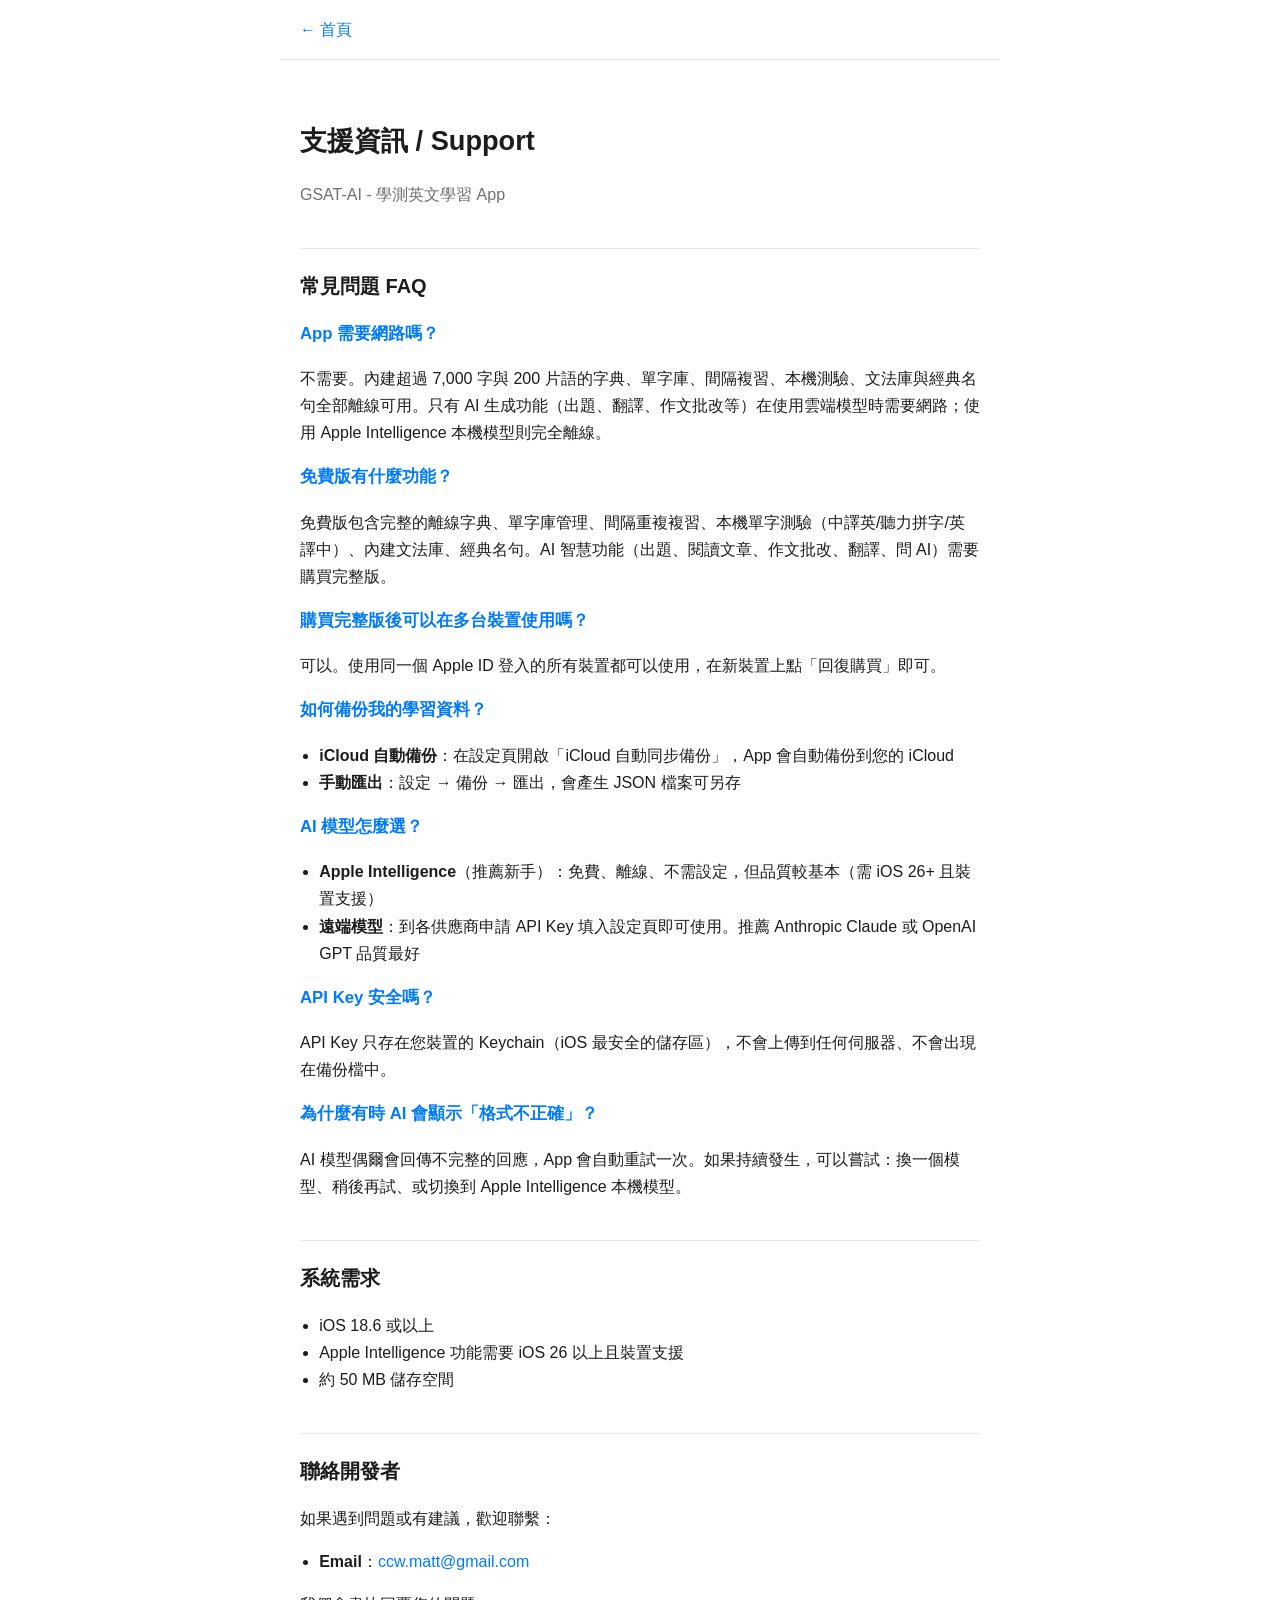
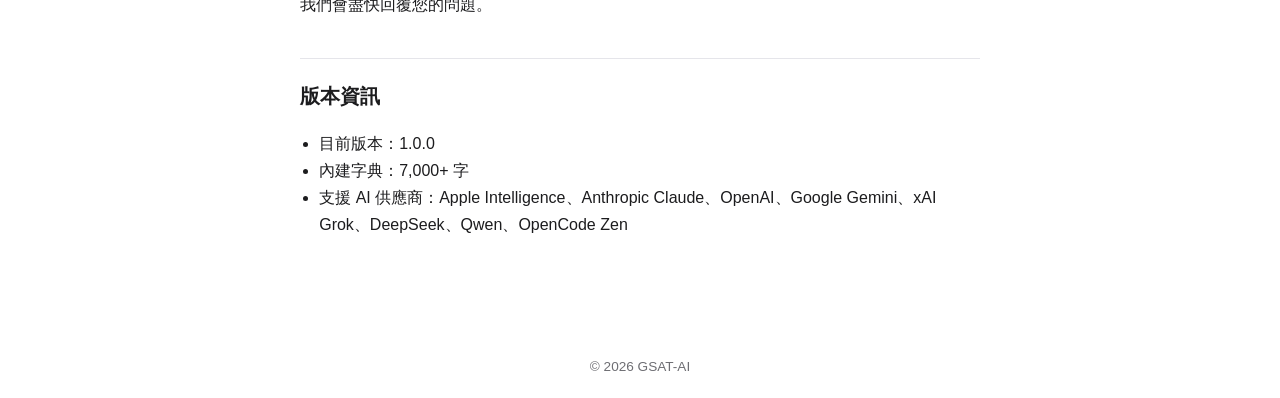
==== support.html @ bbb7ee24 "Add support & privacy policy pages Co-Authored-By: Claude Sonnet 5 <noreply@anthropic.com>" ====
<!DOCTYPE html>
<html lang="zh-Hant">
<head>
<meta charset="UTF-8">
<meta name="viewport" content="width=device-width, initial-scale=1">
<title>支援資訊 / Support — GSAT-AI</title>
<link rel="stylesheet" href="style.css">
</head>
<body>
<nav class="nav"><a href="index.html">← 首頁</a></nav>
<main>
  <h1>支援資訊 / Support</h1>
  <p class="subtitle">GSAT-AI - 學測英文學習 App</p>

  <h2>常見問題 FAQ</h2>

  <h3>App 需要網路嗎？</h3>
  <p>不需要。內建超過 7,000 字與 200 片語的字典、單字庫、間隔複習、本機測驗、文法庫與經典名句全部離線可用。只有 AI 生成功能（出題、翻譯、作文批改等）在使用雲端模型時需要網路；使用 Apple Intelligence 本機模型則完全離線。</p>

  <h3>免費版有什麼功能？</h3>
  <p>免費版包含完整的離線字典、單字庫管理、間隔重複複習、本機單字測驗（中譯英/聽力拼字/英譯中）、內建文法庫、經典名句。AI 智慧功能（出題、閱讀文章、作文批改、翻譯、問 AI）需要購買完整版。</p>

  <h3>購買完整版後可以在多台裝置使用嗎？</h3>
  <p>可以。使用同一個 Apple ID 登入的所有裝置都可以使用，在新裝置上點「回復購買」即可。</p>

  <h3>如何備份我的學習資料？</h3>
  <ul>
    <li><strong>iCloud 自動備份</strong>：在設定頁開啟「iCloud 自動同步備份」，App 會自動備份到您的 iCloud</li>
    <li><strong>手動匯出</strong>：設定 → 備份 → 匯出，會產生 JSON 檔案可另存</li>
  </ul>

  <h3>AI 模型怎麼選？</h3>
  <ul>
    <li><strong>Apple Intelligence</strong>（推薦新手）：免費、離線、不需設定，但品質較基本（需 iOS 26+ 且裝置支援）</li>
    <li><strong>遠端模型</strong>：到各供應商申請 API Key 填入設定頁即可使用。推薦 Anthropic Claude 或 OpenAI GPT 品質最好</li>
  </ul>

  <h3>API Key 安全嗎？</h3>
  <p>API Key 只存在您裝置的 Keychain（iOS 最安全的儲存區），不會上傳到任何伺服器、不會出現在備份檔中。</p>

  <h3>為什麼有時 AI 會顯示「格式不正確」？</h3>
  <p>AI 模型偶爾會回傳不完整的回應，App 會自動重試一次。如果持續發生，可以嘗試：換一個模型、稍後再試、或切換到 Apple Intelligence 本機模型。</p>

  <h2>系統需求</h2>
  <ul>
    <li>iOS 18.6 或以上</li>
    <li>Apple Intelligence 功能需要 iOS 26 以上且裝置支援</li>
    <li>約 50 MB 儲存空間</li>
  </ul>

  <h2>聯絡開發者</h2>
  <p>如果遇到問題或有建議，歡迎聯繫：</p>
  <ul>
    <li><strong>Email</strong>：<a href="mailto:ccw.matt@gmail.com">ccw.matt@gmail.com</a></li>
  </ul>
  <p>我們會盡快回覆您的問題。</p>

  <h2>版本資訊</h2>
  <ul>
    <li>目前版本：1.0.0</li>
    <li>內建字典：7,000+ 字</li>
    <li>支援 AI 供應商：Apple Intelligence、Anthropic Claude、OpenAI、Google Gemini、xAI Grok、DeepSeek、Qwen、OpenCode Zen</li>
  </ul>
</main>
<footer>© 2026 GSAT-AI</footer>
</body>
</html>
---- style.css ----
:root {
  color-scheme: light dark;
  --bg: #ffffff;
  --fg: #1c1c1e;
  --muted: #6e6e73;
  --accent: #007aff;
  --border: #e5e5ea;
  --card: #f7f7f8;
}
@media (prefers-color-scheme: dark) {
  :root {
    --bg: #1c1c1e;
    --fg: #f2f2f7;
    --muted: #98989d;
    --accent: #0a84ff;
    --border: #3a3a3c;
    --card: #2c2c2e;
  }
}
* { box-sizing: border-box; }
body {
  margin: 0;
  padding: 0;
  background: var(--bg);
  color: var(--fg);
  font-family: -apple-system, BlinkMacSystemFont, "Helvetica Neue", "PingFang TC", "Microsoft JhengHei", sans-serif;
  line-height: 1.7;
}
main {
  max-width: 720px;
  margin: 0 auto;
  padding: 40px 20px 80px;
}
h1 { font-size: 1.7em; margin-bottom: 0.2em; }
h2 { font-size: 1.25em; margin-top: 2em; border-top: 1px solid var(--border); padding-top: 1em; }
h3 { font-size: 1.05em; color: var(--accent); }
.subtitle { color: var(--muted); margin-bottom: 2em; }
.meta { color: var(--muted); font-size: 0.9em; }
a { color: var(--accent); text-decoration: none; }
a:hover { text-decoration: underline; }
.card {
  background: var(--card);
  border-radius: 12px;
  padding: 16px 20px;
  margin: 1em 0;
}
.nav {
  display: flex;
  gap: 16px;
  padding: 16px 20px;
  border-bottom: 1px solid var(--border);
  max-width: 720px;
  margin: 0 auto;
}
footer {
  text-align: center;
  color: var(--muted);
  font-size: 0.85em;
  padding: 20px;
}
ul { padding-left: 1.2em; }
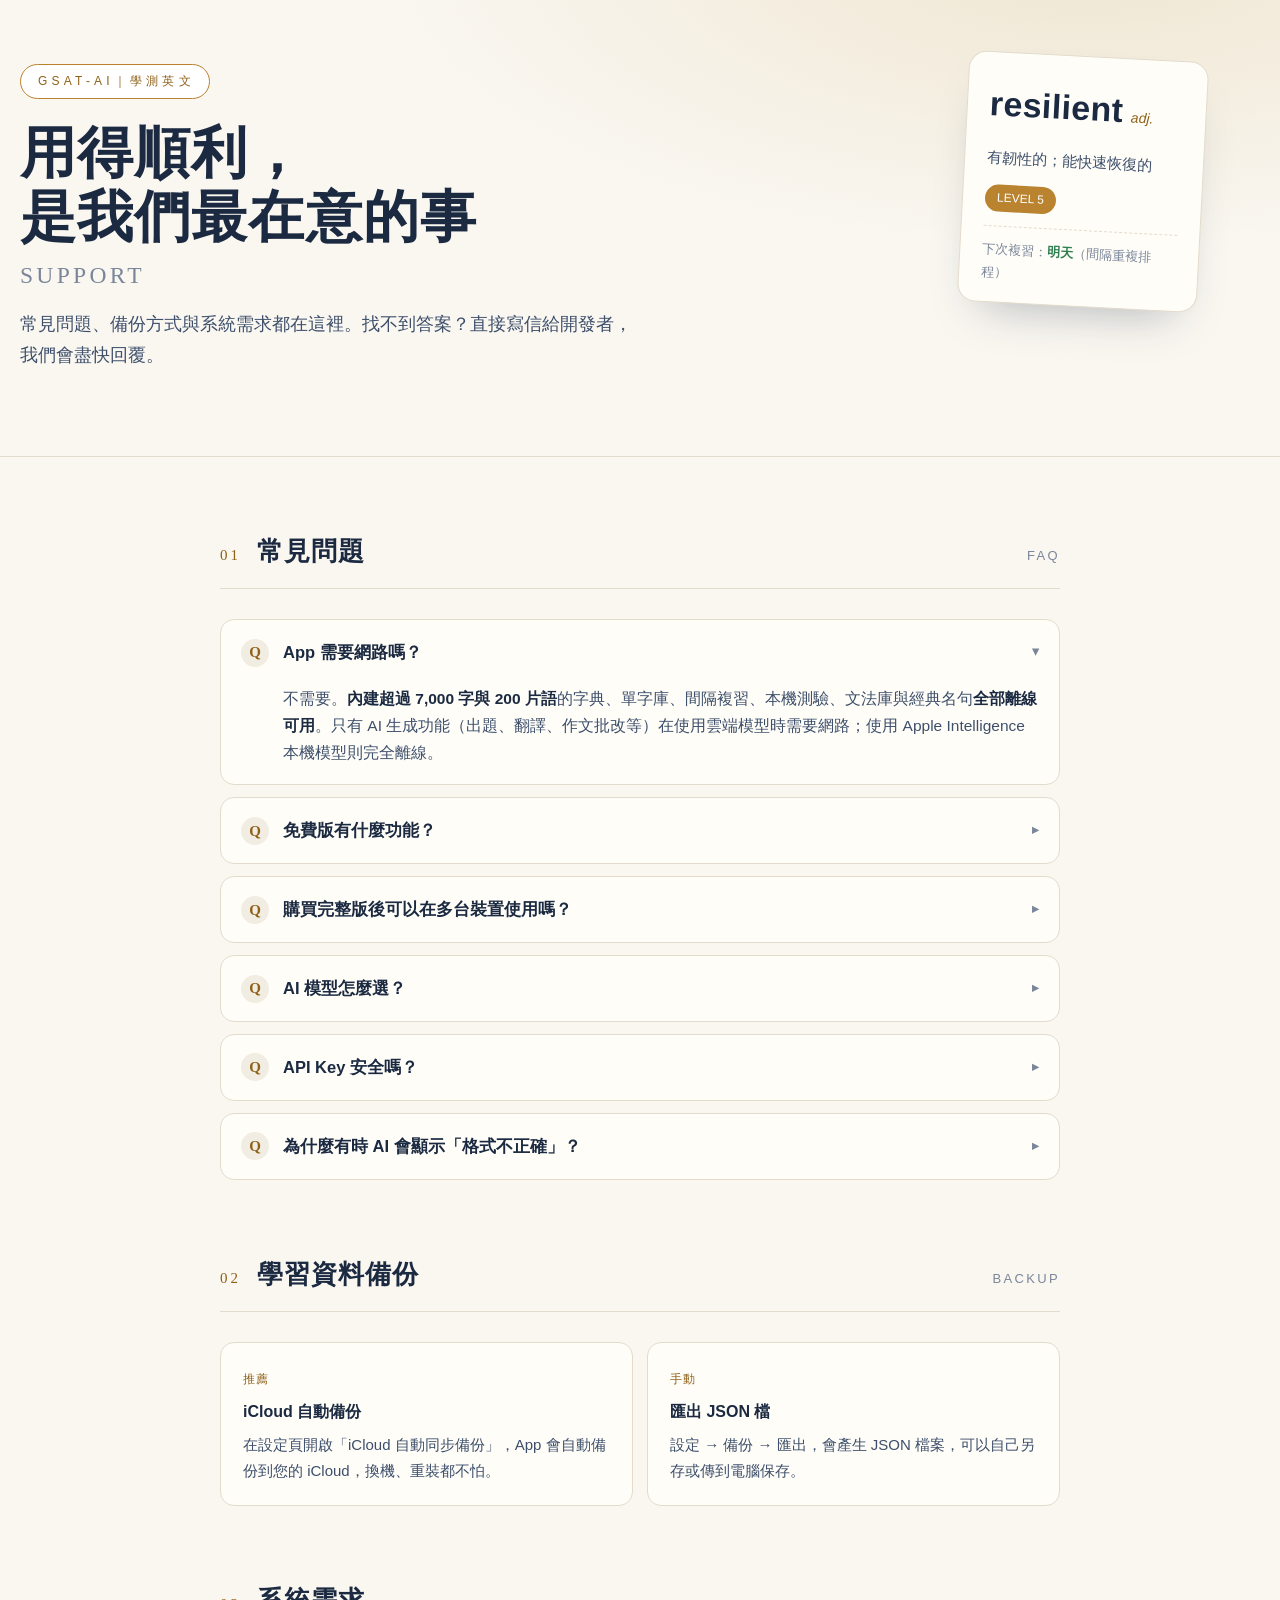
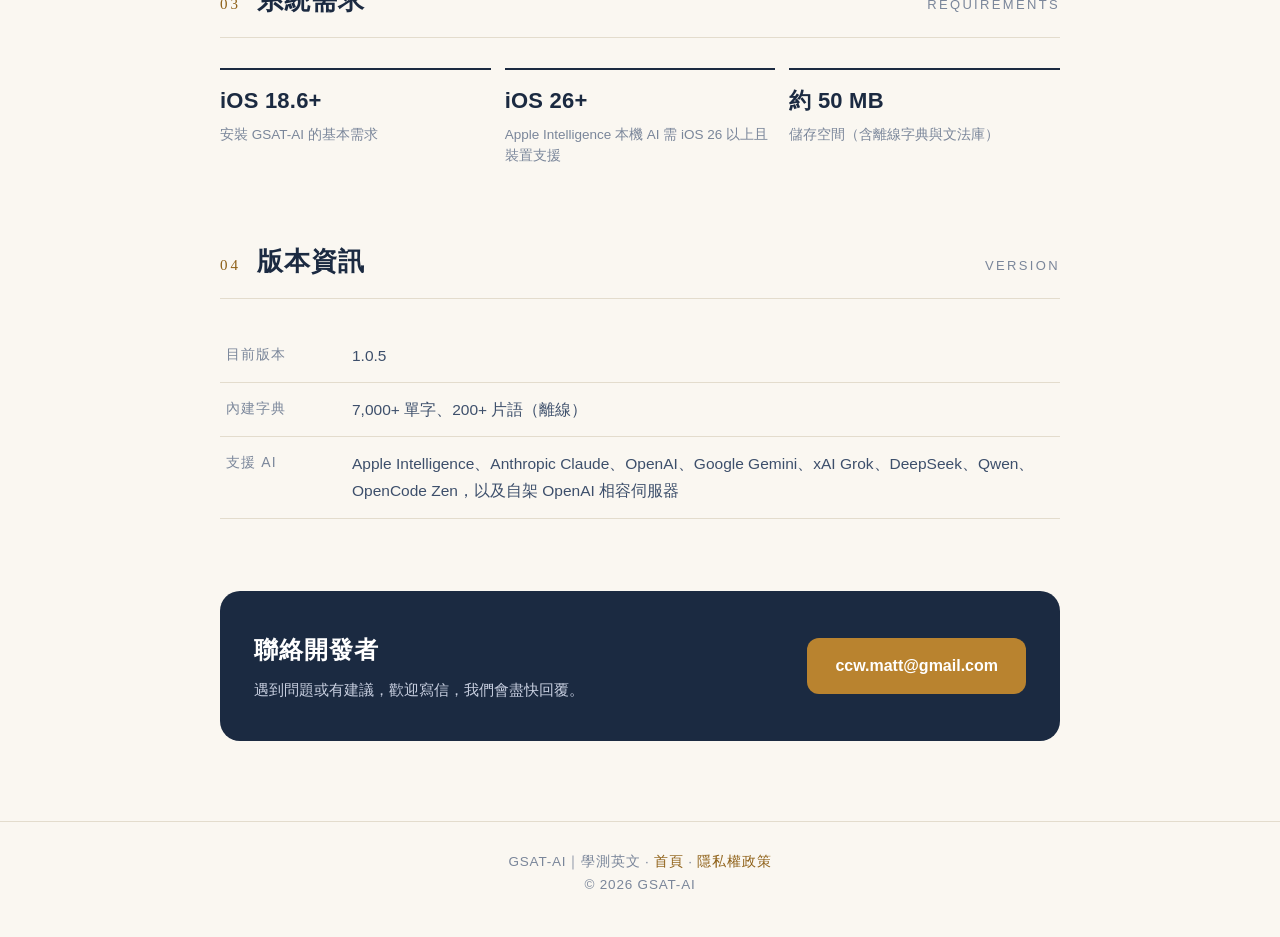
==== commit 82f28738: "design: 支援頁與隱私政策頁重新設計——紙感編輯風、單字卡示意、資料流示意圖、FAQ 手風琴；支援頁版本更新至 1.0.5" ====
--- a/support.html
+++ b/support.html
@@ -4,64 +4,303 @@
 <meta charset="UTF-8">
 <meta name="viewport" content="width=device-width, initial-scale=1">
 <title>支援資訊 / Support — GSAT-AI</title>
-<link rel="stylesheet" href="style.css">
+<style>
+  :root{
+    --paper:#faf7f1;
+    --paper-2:#f2ede3;
+    --ink:#1b2a41;
+    --ink-2:#3d4f6b;
+    --muted:#7a869a;
+    --line:#e3dccd;
+    --accent:#b9832f;      /* 琥珀金 */
+    --accent-deep:#8f6118;
+    --card:#fffdf8;
+    --ok:#2e7d4f;
+    --radius:14px;
+  }
+  *{box-sizing:border-box;margin:0;padding:0}
+  html{-webkit-text-size-adjust:100%}
+  body{
+    background:var(--paper);
+    color:var(--ink);
+    font-family:-apple-system,"PingFang TC","Noto Sans TC",sans-serif;
+    line-height:1.75;
+    font-size:17px;
+  }
+  .serif{font-family:"Noto Serif TC","Songti TC",Georgia,serif}
+
+  /* ── 頁首 ─────────────────────────── */
+  header.hero{
+    position:relative;
+    padding:64px 20px 84px;
+    background:
+      radial-gradient(1200px 500px at 85% -10%, #efe6d2 0%, transparent 60%),
+      var(--paper);
+    border-bottom:1px solid var(--line);
+    overflow:hidden;
+  }
+  .kicker{
+    display:inline-block;
+    font-size:12px;letter-spacing:.35em;
+    color:var(--accent-deep);
+    border:1px solid var(--accent);
+    border-radius:999px;
+    padding:6px 14px 6px 17px;
+    margin-bottom:22px;
+    background:#fff;
+  }
+  h1.serif{
+    font-size:clamp(34px,7vw,56px);
+    line-height:1.15;
+    letter-spacing:.02em;
+    max-width:14em;
+  }
+  h1 .en{display:block;font-size:.42em;color:var(--muted);letter-spacing:.14em;margin-top:.5em;font-weight:500}
+  .hero p.lede{
+    margin-top:20px;max-width:34em;color:var(--ink-2);font-size:18px;
+  }
+
+  /* 頁首右側的「單字卡」示意 */
+  .flash{
+    position:absolute;right:6vw;top:56px;
+    width:240px;
+    background:var(--card);
+    border:1px solid var(--line);
+    border-radius:18px;
+    box-shadow:0 24px 48px -24px rgba(27,42,65,.35);
+    padding:22px 22px 18px;
+    transform:rotate(3deg);
+  }
+  .flash .word{font-size:34px;font-weight:700;letter-spacing:.01em}
+  .flash .pos{color:var(--accent-deep);font-size:14px;margin-left:8px;font-style:italic}
+  .flash .def{margin-top:10px;color:var(--ink-2);font-size:15px}
+  .flash .lv{
+    margin-top:14px;display:inline-block;
+    font-size:12px;color:#fff;background:var(--accent);
+    border-radius:999px;padding:3px 12px;
+  }
+  .flash .review{
+    margin-top:14px;border-top:1px dashed var(--line);padding-top:12px;
+    font-size:13px;color:var(--muted);
+  }
+  .flash .review b{color:var(--ok);font-weight:600}
+  @media (max-width:860px){
+    .flash{position:static;transform:rotate(1.2deg);margin:34px auto 0;}
+    header.hero{padding-bottom:48px}
+  }
+
+  /* ── 版面 ─────────────────────────── */
+  main{max-width:880px;margin:0 auto;padding:0 20px 80px}
+  section{margin-top:72px}
+  .sec-head{display:flex;align-items:baseline;gap:16px;border-bottom:1px solid var(--line);padding-bottom:14px;margin-bottom:30px}
+  .sec-no{font-family:Georgia,serif;font-size:15px;color:var(--accent-deep);letter-spacing:.2em}
+  .sec-head h2{font-size:26px;letter-spacing:.04em}
+  .sec-head .en{color:var(--muted);font-size:13px;letter-spacing:.18em;margin-left:auto;white-space:nowrap}
+
+  /* 離線亮點：左右排版 */
+  .feature{
+    display:grid;grid-template-columns:1.15fr .85fr;gap:36px;align-items:center;
+  }
+  @media (max-width:760px){.feature{grid-template-columns:1fr}}
+  .feature h3{font-size:21px;margin-bottom:10px}
+  .feature p{color:var(--ink-2)}
+
+  .chips{display:flex;flex-wrap:wrap;gap:10px;margin-top:18px}
+  .chip{
+    font-size:14px;color:var(--ink);
+    background:var(--card);border:1px solid var(--line);
+    border-radius:999px;padding:7px 16px;
+  }
+  .chip b{color:var(--accent-deep);font-weight:600}
+
+  /* FAQ 手風琴 */
+  details{
+    background:var(--card);
+    border:1px solid var(--line);
+    border-radius:var(--radius);
+    margin-bottom:12px;
+    overflow:hidden;
+  }
+  details summary{
+    cursor:pointer;list-style:none;
+    padding:18px 20px;
+    display:flex;align-items:center;gap:14px;
+    font-weight:600;font-size:16.5px;
+  }
+  details summary::-webkit-details-marker{display:none}
+  details summary .q{
+    flex:none;width:28px;height:28px;border-radius:50%;
+    display:grid;place-items:center;
+    background:var(--paper-2);color:var(--accent-deep);
+    font-family:Georgia,serif;font-size:15px;
+  }
+  details summary .arrow{margin-left:auto;color:var(--muted);transition:transform .2s ease;font-size:13px}
+  details[open] .arrow{transform:rotate(90deg)}
+  details .a{padding:0 20px 18px 62px;color:var(--ink-2);font-size:15.5px}
+  details .a b{color:var(--ink)}
+  details .a code{background:var(--paper-2);border-radius:6px;padding:2px 7px;font-size:14px}
+
+  /* 資料備份 */
+  .duo{display:grid;grid-template-columns:1fr 1fr;gap:14px}
+  @media (max-width:680px){.duo{grid-template-columns:1fr}}
+  .duo .box{
+    background:var(--card);border:1px solid var(--line);border-radius:var(--radius);
+    padding:20px 22px;
+  }
+  .duo .box h4{font-size:16px;margin-bottom:6px}
+  .duo .box p{font-size:15px;color:var(--ink-2)}
+  .duo .tag{
+    display:inline-block;font-size:12px;letter-spacing:.12em;color:var(--accent-deep);
+    margin-bottom:8px;
+  }
+
+  /* 系統需求 */
+  .req{
+    display:grid;grid-template-columns:repeat(3,1fr);gap:14px;
+  }
+  @media (max-width:680px){.req{grid-template-columns:1fr}}
+  .req .item{
+    border-top:2px solid var(--ink);
+    padding-top:12px;
+  }
+  .req .item .big{font-size:22px;font-weight:700;letter-spacing:.01em}
+  .req .item .sub{font-size:13.5px;color:var(--muted);margin-top:4px;line-height:1.55}
+
+  /* 聯絡 */
+  .contact{
+    background:var(--ink);color:#f5f1e8;
+    border-radius:20px;
+    padding:38px 34px;
+    display:flex;flex-wrap:wrap;align-items:center;gap:24px;
+  }
+  .contact h2{font-size:24px;letter-spacing:.04em;color:#fff}
+  .contact p{font-size:15px;color:#c8cfe0;margin-top:6px}
+  .contact a.btn{
+    margin-left:auto;
+    display:inline-block;
+    background:var(--accent);color:#fff;
+    text-decoration:none;
+    font-weight:600;font-size:16px;
+    padding:14px 28px;border-radius:12px;
+  }
+  @media (max-width:680px){.contact a.btn{margin-left:0}}
+  .contact a.btn:hover{background:var(--accent-deep)}
+
+  /* 版本資訊 */
+  .meta-table{width:100%;border-collapse:collapse;font-size:15.5px}
+  .meta-table th,.meta-table td{border-bottom:1px solid var(--line);padding:13px 6px;text-align:left;vertical-align:top}
+  .meta-table th{color:var(--muted);font-weight:500;width:9em;font-size:14px;letter-spacing:.08em}
+  .meta-table td{color:var(--ink-2)}
+
+  footer{
+    border-top:1px solid var(--line);
+    padding:28px 20px 40px;text-align:center;
+    color:var(--muted);font-size:13.5px;letter-spacing:.06em;
+  }
+  footer a{color:var(--accent-deep);text-decoration:none}
+</style>
 </head>
 <body>
-<nav class="nav"><a href="index.html">← 首頁</a></nav>
+
+<header class="hero">
+  <span class="kicker">GSAT-AI｜學測英文</span>
+  <h1 class="serif">用得順利，<br>是我們最在意的事<span class="en">SUPPORT</span></h1>
+  <p class="lede">常見問題、備份方式與系統需求都在這裡。找不到答案？直接寫信給開發者，我們會盡快回覆。</p>
+
+  <div class="flash" aria-hidden="true">
+    <div><span class="word">resilient</span><span class="pos">adj.</span></div>
+    <div class="def">有韌性的；能快速恢復的</div>
+    <span class="lv">LEVEL 5</span>
+    <div class="review">下次複習：<b>明天</b>（間隔重複排程）</div>
+  </div>
+</header>
+
 <main>
-  <h1>支援資訊 / Support</h1>
-  <p class="subtitle">GSAT-AI - 學測英文學習 App</p>
-
-  <h2>常見問題 FAQ</h2>
-
-  <h3>App 需要網路嗎？</h3>
-  <p>不需要。內建超過 7,000 字與 200 片語的字典、單字庫、間隔複習、本機測驗、文法庫與經典名句全部離線可用。只有 AI 生成功能（出題、翻譯、作文批改等）在使用雲端模型時需要網路；使用 Apple Intelligence 本機模型則完全離線。</p>
-
-  <h3>免費版有什麼功能？</h3>
-  <p>免費版包含完整的離線字典、單字庫管理、間隔重複複習、本機單字測驗（中譯英/聽力拼字/英譯中）、內建文法庫、經典名句。AI 智慧功能（出題、閱讀文章、作文批改、翻譯、問 AI）需要購買完整版。</p>
-
-  <h3>購買完整版後可以在多台裝置使用嗎？</h3>
-  <p>可以。使用同一個 Apple ID 登入的所有裝置都可以使用，在新裝置上點「回復購買」即可。</p>
-
-  <h3>如何備份我的學習資料？</h3>
-  <ul>
-    <li><strong>iCloud 自動備份</strong>：在設定頁開啟「iCloud 自動同步備份」，App 會自動備份到您的 iCloud</li>
-    <li><strong>手動匯出</strong>：設定 → 備份 → 匯出，會產生 JSON 檔案可另存</li>
-  </ul>
-
-  <h3>AI 模型怎麼選？</h3>
-  <ul>
-    <li><strong>Apple Intelligence</strong>（推薦新手）：免費、離線、不需設定，但品質較基本（需 iOS 26+ 且裝置支援）</li>
-    <li><strong>遠端模型</strong>：到各供應商申請 API Key 填入設定頁即可使用。推薦 Anthropic Claude 或 OpenAI GPT 品質最好</li>
-  </ul>
-
-  <h3>API Key 安全嗎？</h3>
-  <p>API Key 只存在您裝置的 Keychain（iOS 最安全的儲存區），不會上傳到任何伺服器、不會出現在備份檔中。</p>
-
-  <h3>為什麼有時 AI 會顯示「格式不正確」？</h3>
-  <p>AI 模型偶爾會回傳不完整的回應，App 會自動重試一次。如果持續發生，可以嘗試：換一個模型、稍後再試、或切換到 Apple Intelligence 本機模型。</p>
-
-  <h2>系統需求</h2>
-  <ul>
-    <li>iOS 18.6 或以上</li>
-    <li>Apple Intelligence 功能需要 iOS 26 以上且裝置支援</li>
-    <li>約 50 MB 儲存空間</li>
-  </ul>
-
-  <h2>聯絡開發者</h2>
-  <p>如果遇到問題或有建議，歡迎聯繫：</p>
-  <ul>
-    <li><strong>Email</strong>：<a href="mailto:ccw.matt@gmail.com">ccw.matt@gmail.com</a></li>
-  </ul>
-  <p>我們會盡快回覆您的問題。</p>
-
-  <h2>版本資訊</h2>
-  <ul>
-    <li>目前版本：1.0.0</li>
-    <li>內建字典：7,000+ 字</li>
-    <li>支援 AI 供應商：Apple Intelligence、Anthropic Claude、OpenAI、Google Gemini、xAI Grok、DeepSeek、Qwen、OpenCode Zen</li>
-  </ul>
+
+  <section>
+    <div class="sec-head"><span class="sec-no">01</span><h2 class="serif">常見問題</h2><span class="en">FAQ</span></div>
+
+    <details open>
+      <summary><span class="q">Q</span>App 需要網路嗎？<span class="arrow">▸</span></summary>
+      <div class="a">不需要。<b>內建超過 7,000 字與 200 片語</b>的字典、單字庫、間隔複習、本機測驗、文法庫與經典名句<b>全部離線可用</b>。只有 AI 生成功能（出題、翻譯、作文批改等）在使用雲端模型時需要網路；使用 Apple Intelligence 本機模型則完全離線。</div>
+    </details>
+
+    <details>
+      <summary><span class="q">Q</span>免費版有什麼功能？<span class="arrow">▸</span></summary>
+      <div class="a">免費版包含完整的離線字典、單字庫管理、間隔重複複習、本機單字測驗（中譯英／聽力拼字／英譯中）、內建文法庫與經典名句。<b>AI 智慧功能</b>（出題、閱讀文章、作文批改、翻譯、問 AI、掃描翻譯）需要購買完整版。</div>
+    </details>
+
+    <details>
+      <summary><span class="q">Q</span>購買完整版後可以在多台裝置使用嗎？<span class="arrow">▸</span></summary>
+      <div class="a">可以。使用同一個 Apple ID 登入的所有裝置都可以使用，在新裝置上點「<b>回復購買</b>」即可。</div>
+    </details>
+
+    <details>
+      <summary><span class="q">Q</span>AI 模型怎麼選？<span class="arrow">▸</span></summary>
+      <div class="a"><b>Apple Intelligence</b>（推薦新手）：免費、離線、不需設定，但品質較基本（需 iOS 26+ 且裝置支援）。<br><b>遠端模型</b>：到各供應商申請 API Key 填入設定頁即可使用，推薦 Anthropic Claude 或 OpenAI GPT，品質最好。也可以填入自架的 OpenAI 相容伺服器（例如 Ollama、LM Studio）。</div>
+    </details>
+
+    <details>
+      <summary><span class="q">Q</span>API Key 安全嗎？<span class="arrow">▸</span></summary>
+      <div class="a">API Key 只存在您裝置的 <b>Keychain</b>（iOS 最安全的儲存區），不會上傳到任何伺服器、不會出現在備份檔中。</div>
+    </details>
+
+    <details>
+      <summary><span class="q">Q</span>為什麼有時 AI 會顯示「格式不正確」？<span class="arrow">▸</span></summary>
+      <div class="a">AI 模型偶爾會回傳不完整的回應，App 會<b>自動重試一次</b>。如果持續發生，可以換一個模型、稍後再試，或切換到 Apple Intelligence 本機模型。</div>
+    </details>
+  </section>
+
+  <section>
+    <div class="sec-head"><span class="sec-no">02</span><h2 class="serif">學習資料備份</h2><span class="en">BACKUP</span></div>
+    <div class="duo">
+      <div class="box">
+        <span class="tag">推薦</span>
+        <h4>iCloud 自動備份</h4>
+        <p>在設定頁開啟「iCloud 自動同步備份」，App 會自動備份到您的 iCloud，換機、重裝都不怕。</p>
+      </div>
+      <div class="box">
+        <span class="tag">手動</span>
+        <h4>匯出 JSON 檔</h4>
+        <p>設定 → 備份 → 匯出，會產生 JSON 檔案，可以自己另存或傳到電腦保存。</p>
+      </div>
+    </div>
+  </section>
+
+  <section>
+    <div class="sec-head"><span class="sec-no">03</span><h2 class="serif">系統需求</h2><span class="en">REQUIREMENTS</span></div>
+    <div class="req">
+      <div class="item"><div class="big">iOS 18.6+</div><div class="sub">安裝 GSAT-AI 的基本需求</div></div>
+      <div class="item"><div class="big">iOS 26+</div><div class="sub">Apple Intelligence 本機 AI 需 iOS 26 以上且裝置支援</div></div>
+      <div class="item"><div class="big">約 50 MB</div><div class="sub">儲存空間（含離線字典與文法庫）</div></div>
+    </div>
+  </section>
+
+  <section>
+    <div class="sec-head"><span class="sec-no">04</span><h2 class="serif">版本資訊</h2><span class="en">VERSION</span></div>
+    <table class="meta-table">
+      <tr><th>目前版本</th><td>1.0.5</td></tr>
+      <tr><th>內建字典</th><td>7,000+ 單字、200+ 片語（離線）</td></tr>
+      <tr><th>支援 AI</th><td>Apple Intelligence、Anthropic Claude、OpenAI、Google Gemini、xAI Grok、DeepSeek、Qwen、OpenCode Zen，以及自架 OpenAI 相容伺服器</td></tr>
+    </table>
+  </section>
+
+  <section>
+    <div class="contact">
+      <div>
+        <h2 class="serif">聯絡開發者</h2>
+        <p>遇到問題或有建議，歡迎寫信，我們會盡快回覆。</p>
+      </div>
+      <a class="btn" href="mailto:ccw.matt@gmail.com">ccw.matt@gmail.com</a>
+    </div>
+  </section>
+
 </main>
-<footer>© 2026 GSAT-AI</footer>
+
+<footer>
+  GSAT-AI｜學測英文 · <a href="index.html">首頁</a> · <a href="privacy.html">隱私權政策</a><br>
+  © 2026 GSAT-AI
+</footer>
+
 </body>
-</html>
+</html>
